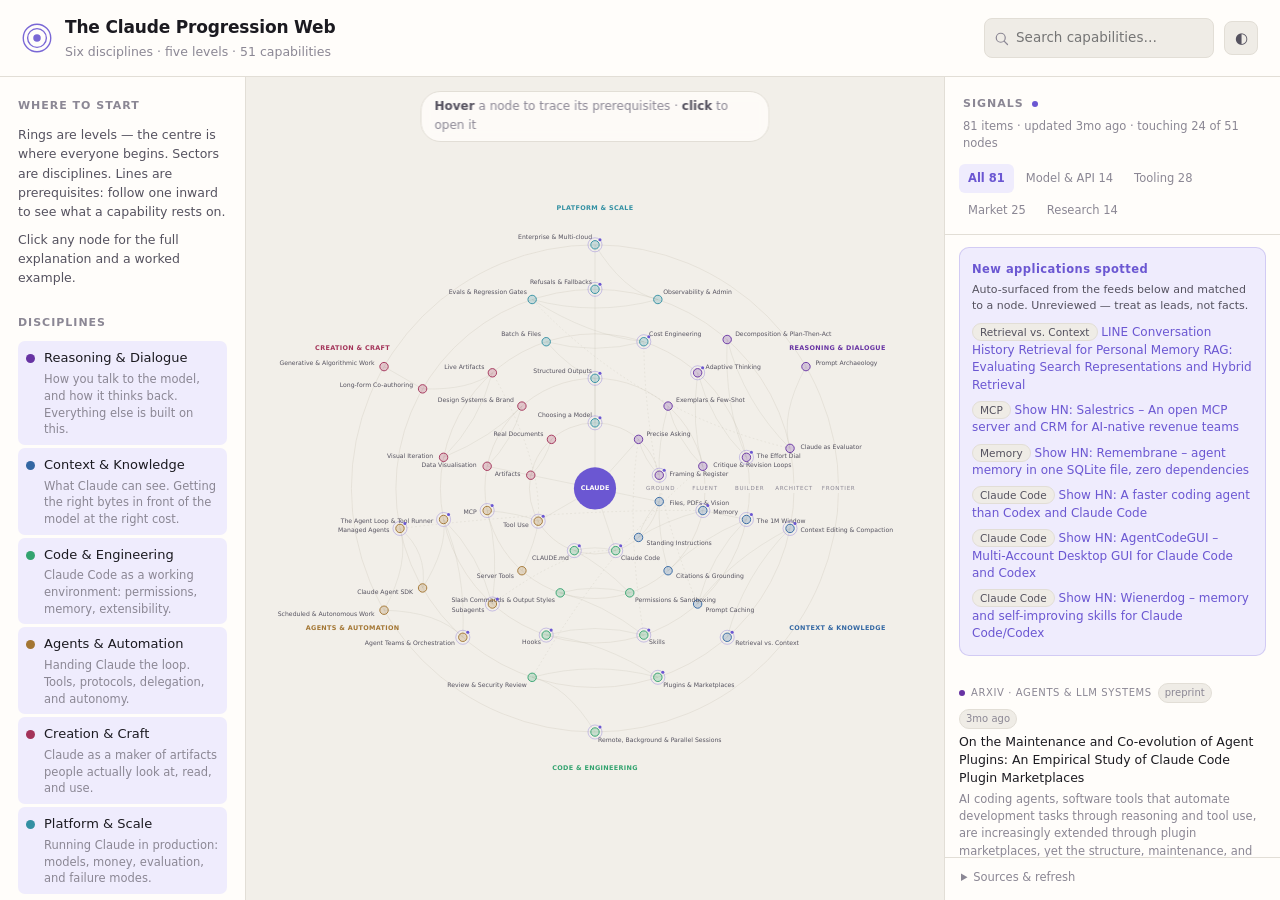
==== index.html @ f82a60e2 "Add the Claude Progression Web An interactive radial map of Claude's capabilities — 51 nodes across " ====
<!doctype html>
<html lang="en">
<head>
<meta charset="utf-8">
<meta name="viewport" content="width=device-width, initial-scale=1">
<title>The Claude Progression Web</title>
<meta name="description" content="A radial map of Claude's capabilities across six disciplines and five levels, with a live sidebar of AI and entrepreneurial signals.">
<link rel="stylesheet" href="assets/app.css">
</head>
<body>

<header class="topbar">
  <div class="brand">
    <svg class="mark" viewBox="0 0 24 24" aria-hidden="true">
      <circle cx="12" cy="12" r="3"/>
      <circle cx="12" cy="12" r="7.5"/>
      <circle cx="12" cy="12" r="11"/>
    </svg>
    <div>
      <h1>The Claude Progression Web</h1>
      <p class="sub">Six disciplines · five levels · <span id="node-count">51</span> capabilities</p>
    </div>
  </div>
  <div class="topbar-tools">
    <label class="search">
      <svg viewBox="0 0 20 20" aria-hidden="true"><circle cx="9" cy="9" r="6"/><path d="M13.5 13.5 18 18"/></svg>
      <input id="search" type="search" placeholder="Search capabilities…" autocomplete="off" aria-label="Search capabilities">
    </label>
    <button id="theme-toggle" class="icon-btn" title="Toggle theme" aria-label="Toggle theme">◐</button>
  </div>
</header>

<main class="layout">

  <!-- ── left rail ─────────────────────────────────────────────── -->
  <aside class="rail" aria-label="Legend and filters">
    <section class="rail-block">
      <h2>Where to start</h2>
      <p class="rail-note">Rings are levels — the centre is where everyone begins. Sectors are disciplines. Lines are prerequisites: follow one inward to see what a capability rests on.</p>
      <p class="rail-note">Click any node for the full explanation and a worked example.</p>
    </section>

    <section class="rail-block">
      <h2>Disciplines</h2>
      <ul id="discipline-list" class="legend"></ul>
    </section>

    <section class="rail-block">
      <h2>Levels</h2>
      <ul id="level-list" class="levels"></ul>
    </section>

    <section class="rail-block">
      <h2>Your progress</h2>
      <p class="rail-note">Mark a node as learned in its panel. Stored in this browser only.</p>
      <div id="progress-bars"></div>
      <button id="reset-progress" class="text-btn">Reset progress</button>
    </section>
  </aside>

  <!-- ── centre: the web ───────────────────────────────────────── -->
  <section class="stage" aria-label="Capability web">
    <div class="stage-hint" id="stage-hint">
      <strong>Hover</strong> a node to trace its prerequisites · <strong>click</strong> to open it
    </div>
    <svg id="web" role="img" aria-label="Radial map of Claude capabilities"></svg>
    <div id="tooltip" class="tooltip" hidden></div>
  </section>

  <!-- ── right: signals ────────────────────────────────────────── -->
  <aside class="signals" aria-label="AI and entrepreneurial signals">
    <div class="signals-head">
      <h2>Signals</h2>
      <span class="pulse-dot" aria-hidden="true"></span>
    </div>
    <p class="signals-meta" id="signals-meta">Loading…</p>
    <nav class="tabs" id="signal-tabs" role="tablist"></nav>
    <div class="signals-body">
      <section id="applications-block" class="apps" hidden>
        <h3>New applications spotted</h3>
        <p class="apps-note">Auto-surfaced from the feeds below and matched to a node. Unreviewed — treat as leads, not facts.</p>
        <ul id="applications-list"></ul>
      </section>
      <ul id="signal-list" class="signal-list"></ul>
    </div>
    <details class="sources">
      <summary>Sources &amp; refresh</summary>
      <div id="source-status"></div>
    </details>
  </aside>
</main>

<!-- ── node detail panel ──────────────────────────────────────── -->
<div id="panel-scrim" class="scrim" hidden></div>
<article id="panel" class="panel" hidden aria-labelledby="panel-title" tabindex="-1">
  <button id="panel-close" class="panel-close" aria-label="Close">×</button>
  <div id="panel-content"></div>
</article>

<script type="module" src="assets/app.js"></script>
</body>
</html>
---- assets/app.css ----
/* ── tokens ─────────────────────────────────────────────────────────────── */
:root {
  color-scheme: light dark;
  --bg:        #f7f5f1;
  --bg-sunk:   #efece6;
  --panel:     #fffdfa;
  --ink:       #1b1a20;
  --ink-soft:  #55525f;
  --ink-faint: #8b8794;
  --line:      #e2ded6;
  --line-soft: #eeebe4;
  --accent:    #6b57d2;
  --accent-dim:#efecfd;
  --web-bg:    #f2efe9;
  --ring:      #ddd8ce;
  --edge:      #c9c3b8;
  --code-bg:   #201f28;
  --code-ink:  #e5e2ef;
  --shadow:    0 10px 40px -12px rgba(30,26,50,.28);
  --disc-s: 52%; --disc-l: 42%;   /* discipline colour: saturation / lightness */
  --font: ui-sans-serif, -apple-system, "Segoe UI", Inter, system-ui, sans-serif;
  --mono: ui-monospace, "SF Mono", "JetBrains Mono", Menlo, Consolas, monospace;
}
@media (prefers-color-scheme: dark) {
  :root:not([data-theme="light"]) {
    --bg:#111018; --bg-sunk:#0b0a11; --panel:#191823; --ink:#eeecf5;
    --ink-soft:#a8a4b8; --ink-faint:#6f6b80; --line:#2a2836; --line-soft:#232130;
    --accent:#a897ff; --accent-dim:#241f3c; --web-bg:#0d0c14; --ring:#232131;
    --edge:#332f45; --code-bg:#0a0910; --code-ink:#ded9f0;
    --shadow:0 16px 50px -12px rgba(0,0,0,.7);
    --disc-s:62%; --disc-l:62%;
  }
}
:root[data-theme="dark"] {
  --bg:#111018; --bg-sunk:#0b0a11; --panel:#191823; --ink:#eeecf5;
  --ink-soft:#a8a4b8; --ink-faint:#6f6b80; --line:#2a2836; --line-soft:#232130;
  --accent:#a897ff; --accent-dim:#241f3c; --web-bg:#0d0c14; --ring:#232131;
  --edge:#332f45; --code-bg:#0a0910; --code-ink:#ded9f0;
  --shadow:0 16px 50px -12px rgba(0,0,0,.7);
  --disc-s:62%; --disc-l:62%;
}

* { box-sizing: border-box; }
html, body { height: 100%; }
body {
  margin: 0; background: var(--bg); color: var(--ink);
  font: 400 15px/1.6 var(--font);
  -webkit-font-smoothing: antialiased;
  display: flex; flex-direction: column;
}
h1, h2, h3 { margin: 0; font-weight: 600; letter-spacing: -.01em; }
a { color: var(--accent); }

/* ── topbar ─────────────────────────────────────────────────────────────── */
.topbar {
  display: flex; align-items: center; justify-content: space-between; gap: 20px;
  padding: 14px 22px; border-bottom: 1px solid var(--line);
  background: var(--panel); flex: 0 0 auto;
}
.brand { display: flex; align-items: center; gap: 13px; }
.mark { width: 30px; height: 30px; fill: none; stroke: var(--accent); stroke-width: 1.1; opacity: .9; }
.mark circle:first-child { fill: var(--accent); stroke: none; }
.topbar h1 { font-size: 17px; }
.sub { margin: 1px 0 0; font-size: 12.5px; color: var(--ink-faint); }
.topbar-tools { display: flex; align-items: center; gap: 10px; }
.search { position: relative; display: flex; align-items: center; }
.search svg { position: absolute; left: 10px; width: 15px; height: 15px; fill: none;
  stroke: var(--ink-faint); stroke-width: 1.6; stroke-linecap: round; pointer-events: none; }
.search input {
  width: 230px; padding: 8px 11px 8px 31px; border: 1px solid var(--line);
  border-radius: 8px; background: var(--bg-sunk); color: var(--ink);
  font: inherit; font-size: 13.5px;
}
.search input:focus { outline: 2px solid var(--accent); outline-offset: -1px; border-color: transparent; }
.icon-btn {
  width: 34px; height: 34px; border: 1px solid var(--line); border-radius: 8px;
  background: var(--bg-sunk); color: var(--ink-soft); cursor: pointer; font-size: 15px;
}
.icon-btn:hover { color: var(--ink); border-color: var(--accent); }
.text-btn { background: none; border: 0; padding: 0; margin-top: 10px;
  color: var(--ink-faint); font: inherit; font-size: 12px; cursor: pointer;
  text-decoration: underline; text-underline-offset: 2px; }
.text-btn:hover { color: var(--accent); }

/* ── layout ─────────────────────────────────────────────────────────────── */
.layout {
  flex: 1 1 auto; min-height: 0;
  display: grid; grid-template-columns: 246px minmax(0,1fr) 336px;
}
.rail, .signals { overflow-y: auto; background: var(--panel); }
.rail { border-right: 1px solid var(--line); padding: 20px 18px 40px; }
.signals { border-left: 1px solid var(--line); display: flex; flex-direction: column; overflow: hidden; }

.rail-block { margin-bottom: 26px; }
.rail-block h2 { font-size: 11px; text-transform: uppercase; letter-spacing: .09em;
  color: var(--ink-faint); margin-bottom: 10px; }
.rail-note { margin: 0 0 8px; font-size: 12.5px; line-height: 1.55; color: var(--ink-soft); }

.legend { list-style: none; margin: 0; padding: 0; }
.legend li { margin-bottom: 3px; }
.legend button {
  display: flex; align-items: flex-start; gap: 9px; width: 100%; padding: 7px 8px;
  border: 0; border-radius: 7px; background: none; color: var(--ink);
  font: inherit; font-size: 13px; text-align: left; cursor: pointer;
}
.legend button:hover { background: var(--bg-sunk); }
.legend button[aria-pressed="true"] { background: var(--accent-dim); }
.legend .swatch { width: 9px; height: 9px; border-radius: 50%; margin-top: 6px; flex: 0 0 auto; }
.legend .lg-name { font-weight: 500; display: block; }
.legend .lg-blurb { display: block; font-size: 11.5px; line-height: 1.45; color: var(--ink-faint); margin-top: 2px; }
.legend button[aria-pressed="false"] { opacity: .5; }

.levels { list-style: none; margin: 0; padding: 0; counter-reset: lv; }
.levels li { display: flex; gap: 9px; padding: 6px 0; border-bottom: 1px solid var(--line-soft); }
.levels li:last-child { border-bottom: 0; }
.lv-num { flex: 0 0 20px; height: 20px; border-radius: 50%; display: grid; place-items: center;
  background: var(--bg-sunk); border: 1px solid var(--line); font-size: 10.5px;
  color: var(--ink-soft); font-variant-numeric: tabular-nums; }
.lv-name { font-size: 13px; font-weight: 500; }
.lv-note { font-size: 11.5px; color: var(--ink-faint); line-height: 1.45; }

.prog-row { display: flex; align-items: center; gap: 8px; margin-bottom: 6px; font-size: 11.5px; }
.prog-row .prog-label { flex: 0 0 76px; color: var(--ink-soft); white-space: nowrap;
  overflow: hidden; text-overflow: ellipsis; }
.prog-track { flex: 1; height: 5px; border-radius: 3px; background: var(--bg-sunk); overflow: hidden; }
.prog-fill { height: 100%; border-radius: 3px; transition: width .35s ease; }
.prog-n { flex: 0 0 30px; text-align: right; color: var(--ink-faint); font-variant-numeric: tabular-nums; }

/* ── stage ──────────────────────────────────────────────────────────────── */
.stage { position: relative; background: var(--web-bg); min-height: 0; overflow: hidden; }
.stage-hint {
  position: absolute; top: 14px; left: 50%; transform: translateX(-50%); z-index: 2;
  font-size: 12px; color: var(--ink-faint); background: color-mix(in srgb, var(--panel) 82%, transparent);
  padding: 5px 13px; border-radius: 20px; border: 1px solid var(--line);
  pointer-events: none; transition: opacity .3s; backdrop-filter: blur(6px);
}
.stage-hint strong { color: var(--ink-soft); font-weight: 600; }
#web { width: 100%; height: 100%; display: block; cursor: grab; }
#web.dragging { cursor: grabbing; }

.ring-circle { fill: none; stroke: var(--ring); stroke-width: 1; }
.ring-label-bg { fill: var(--web-bg); }
.ring-label { fill: var(--ink-faint); font-size: 9.5px; letter-spacing: .13em;
  text-transform: uppercase; font-family: var(--font); }
.sector-label { font-size: 11px; font-weight: 600; letter-spacing: .05em; font-family: var(--font); }

.edge { fill: none; stroke: var(--edge); stroke-width: 1; opacity: .5; transition: opacity .2s, stroke .2s; }
.edge.cross { stroke-dasharray: 3 4; }
.edge.lit { stroke: var(--accent); opacity: 1; stroke-width: 1.8; }

.node { cursor: pointer; }
.node .hit { fill: transparent; pointer-events: all; }
.node .halo { fill: none; stroke-width: 0; opacity: 0; transition: opacity .2s, stroke-width .2s; }
.node .disc { pointer-events: none; stroke-width: 1.6; transition: r .18s ease, fill-opacity .18s; }
.node .lbl { font-size: 10.5px; font-family: var(--font); fill: var(--ink-soft);
  pointer-events: none; transition: fill .2s; }
.node:hover .lbl, .node.lit .lbl { fill: var(--ink); font-weight: 600; }
.node:hover .halo, .node.lit .halo { opacity: .22; stroke-width: 9; }
.node.done .disc { fill-opacity: 1; }
.node.dim { opacity: .16; }
.node .sig { fill: var(--accent); pointer-events: none; }
.node .sig-ring { pointer-events: none; fill: none; stroke: var(--accent); stroke-width: 1; opacity: .55; }

.hub circle { fill: var(--accent); }
.hub text { fill: var(--panel); font: 600 11px var(--font); }

.tooltip {
  position: absolute; z-index: 5; max-width: 268px; padding: 10px 12px;
  background: var(--panel); border: 1px solid var(--line); border-radius: 9px;
  box-shadow: var(--shadow); pointer-events: none; font-size: 12.5px; line-height: 1.5;
}
.tt-title { font-weight: 600; font-size: 13.5px; margin-bottom: 1px; }
.tt-meta { font-size: 10.5px; text-transform: uppercase; letter-spacing: .07em;
  color: var(--ink-faint); margin-bottom: 6px; }
.tt-hook { color: var(--ink-soft); }
.tt-sig { margin-top: 7px; padding-top: 6px; border-top: 1px solid var(--line-soft);
  font-size: 11.5px; color: var(--accent); }

/* ── signals sidebar ────────────────────────────────────────────────────── */
.signals-head { display: flex; align-items: center; gap: 8px; padding: 18px 18px 0; }
.signals-head h2 { font-size: 11px; text-transform: uppercase; letter-spacing: .09em; color: var(--ink-faint); }
.pulse-dot { width: 6px; height: 6px; border-radius: 50%; background: var(--accent); animation: pulse 2.4s ease-in-out infinite; }
@keyframes pulse { 0%,100% { opacity: .35; transform: scale(.8); } 50% { opacity: 1; transform: scale(1.15); } }
@media (prefers-reduced-motion: reduce) { .pulse-dot { animation: none; } }
.signals-meta { margin: 5px 18px 12px; font-size: 11.5px; color: var(--ink-faint); line-height: 1.5; }

.tabs { display: flex; gap: 3px; padding: 0 14px 10px; border-bottom: 1px solid var(--line); flex-wrap: wrap; }
.tabs button {
  padding: 5px 9px; border: 0; border-radius: 6px; background: none; color: var(--ink-faint);
  font: inherit; font-size: 11.5px; cursor: pointer;
}
.tabs button:hover { color: var(--ink); background: var(--bg-sunk); }
.tabs button[aria-selected="true"] { background: var(--accent-dim); color: var(--accent); font-weight: 600; }

.signals-body { flex: 1 1 auto; overflow-y: auto; padding: 12px 14px 24px; }
.apps { margin-bottom: 16px; padding: 12px; border-radius: 10px;
  background: var(--accent-dim); border: 1px solid color-mix(in srgb, var(--accent) 22%, transparent); }
.apps h3 { font-size: 11.5px; color: var(--accent); letter-spacing: .04em; }
.apps-note { margin: 4px 0 9px; font-size: 11px; line-height: 1.45; color: var(--ink-soft); }
.apps ul { list-style: none; margin: 0; padding: 0; }
.apps li { margin-bottom: 7px; font-size: 12px; line-height: 1.45; }
.apps li:last-child { margin-bottom: 0; }
.apps a { text-decoration: none; }
.apps a:hover { text-decoration: underline; }

.signal-list { list-style: none; margin: 0; padding: 0; }
.signal { padding: 11px 0; border-bottom: 1px solid var(--line-soft); }
.signal:last-child { border-bottom: 0; }
.sig-top { display: flex; align-items: center; gap: 6px; margin-bottom: 4px; flex-wrap: wrap; }
.sig-src { font-size: 10px; text-transform: uppercase; letter-spacing: .06em; color: var(--ink-faint); }
.sig-badge { font-size: 10px; padding: 1px 6px; border-radius: 20px;
  background: var(--bg-sunk); border: 1px solid var(--line); color: var(--ink-faint);
  font-variant-numeric: tabular-nums; }
.sig-cat { width: 6px; height: 6px; border-radius: 50%; flex: 0 0 auto; }
.sig-title { font-size: 12.5px; line-height: 1.45; color: var(--ink); text-decoration: none; display: block; }
.sig-title:hover { color: var(--accent); }
.sig-summary { margin: 4px 0 0; font-size: 11.5px; line-height: 1.5; color: var(--ink-faint); }
.sig-nodes { display: flex; flex-wrap: wrap; gap: 4px; margin-top: 6px; }
.node-chip {
  font-size: 10.5px; padding: 2px 7px; border-radius: 20px; cursor: pointer;
  border: 1px solid var(--line); background: var(--bg-sunk); color: var(--ink-soft); font-family: var(--font);
}
.node-chip:hover { border-color: var(--accent); color: var(--accent); }
.empty { padding: 26px 4px; text-align: center; font-size: 12.5px; color: var(--ink-faint); line-height: 1.6; }

.sources { border-top: 1px solid var(--line); padding: 10px 16px 14px; font-size: 11.5px; flex: 0 0 auto; }
.sources summary { cursor: pointer; color: var(--ink-faint); }
.sources summary:hover { color: var(--ink); }
.src-row { display: flex; align-items: baseline; gap: 7px; margin-top: 6px; color: var(--ink-soft); }
.src-ok { color: #2e9e6b; } .src-bad { color: #d2603f; }
.src-note { margin: 9px 0 0; color: var(--ink-faint); line-height: 1.5; }

/* ── node panel ─────────────────────────────────────────────────────────── */
.scrim { position: fixed; inset: 0; background: rgba(10,8,20,.5); z-index: 40; }
.panel {
  position: fixed; top: 0; right: 0; bottom: 0; width: min(660px, 94vw); z-index: 41;
  background: var(--panel); border-left: 1px solid var(--line); box-shadow: var(--shadow);
  overflow-y: auto; padding: 30px 36px 60px;
}
.panel-close {
  position: sticky; top: 0; float: right; width: 32px; height: 32px; margin: -8px -14px 0 0;
  border: 1px solid var(--line); border-radius: 8px; background: var(--panel);
  color: var(--ink-soft); font-size: 19px; line-height: 1; cursor: pointer; z-index: 2;
}
.panel-close:hover { color: var(--ink); border-color: var(--accent); }

.p-crumb { display: flex; align-items: center; gap: 7px; font-size: 11px;
  text-transform: uppercase; letter-spacing: .08em; margin-bottom: 9px; }
.p-crumb .swatch { width: 8px; height: 8px; border-radius: 50%; }
.p-lvl { color: var(--ink-faint); }
.panel h2 { font-size: 27px; line-height: 1.2; letter-spacing: -.02em; }
.p-tag { margin: 5px 0 0; font-size: 13px; color: var(--ink-faint); }
.p-hook { margin: 16px 0 0; padding: 13px 16px; border-left: 3px solid var(--accent);
  background: var(--accent-dim); border-radius: 0 8px 8px 0; font-size: 15px;
  line-height: 1.55; color: var(--ink); }
.p-what { margin-top: 20px; font-size: 14.5px; line-height: 1.72; color: var(--ink-soft); }
.p-what p { margin: 0 0 14px; }
.p-what strong, .p-what code { color: var(--ink); }
.p-what em, .p-insight em { font-style: italic; color: var(--ink); }
.p-what code, .p-inline-code { font-family: var(--mono); font-size: .875em;
  background: var(--bg-sunk); padding: 1px 5px; border-radius: 4px; border: 1px solid var(--line-soft); }

.p-sec { margin-top: 26px; }
.p-sec h3 { font-size: 10.5px; text-transform: uppercase; letter-spacing: .1em;
  color: var(--ink-faint); margin-bottom: 9px; }
.p-insight { padding: 13px 15px; border-radius: 9px; background: var(--bg-sunk);
  border: 1px solid var(--line); font-size: 13.5px; line-height: 1.6; color: var(--ink); }
.p-example { border-radius: 10px; overflow: hidden; border: 1px solid var(--line); }
.p-ex-head { display: flex; justify-content: space-between; align-items: center;
  padding: 8px 13px; background: var(--bg-sunk); border-bottom: 1px solid var(--line);
  font-size: 12px; color: var(--ink-soft); }
.p-ex-lang { font-family: var(--mono); font-size: 10.5px; text-transform: uppercase;
  letter-spacing: .06em; color: var(--ink-faint); }
.p-example pre { margin: 0; padding: 15px 16px; background: var(--code-bg); color: var(--code-ink);
  overflow-x: auto; font-family: var(--mono); font-size: 12.3px; line-height: 1.62; }

.p-links { display: flex; flex-wrap: wrap; gap: 6px; }
.p-links button {
  padding: 6px 11px; border: 1px solid var(--line); border-radius: 20px;
  background: var(--bg-sunk); color: var(--ink-soft); font: inherit; font-size: 12px; cursor: pointer;
}
.p-links button:hover { border-color: var(--accent); color: var(--accent); }
.p-links .swatch { display: inline-block; width: 7px; height: 7px; border-radius: 50%; margin-right: 6px; }

.p-sig li { margin-bottom: 9px; font-size: 12.5px; line-height: 1.5; }
.p-sig ul { list-style: none; margin: 0; padding: 0; }
.p-sig a { text-decoration: none; } .p-sig a:hover { text-decoration: underline; }
.p-sig .sig-src { display: block; margin-bottom: 1px; }

.p-done { margin-top: 30px; padding-top: 20px; border-top: 1px solid var(--line);
  display: flex; align-items: center; gap: 11px; }
.p-done button {
  padding: 9px 17px; border-radius: 9px; border: 1px solid var(--accent);
  background: none; color: var(--accent); font: inherit; font-size: 13.5px;
  font-weight: 500; cursor: pointer;
}
.p-done button[aria-pressed="true"] { background: var(--accent); color: var(--panel); }
.p-done span { font-size: 12px; color: var(--ink-faint); }

/* ── responsive ─────────────────────────────────────────────────────────── */
@media (max-width: 1180px) {
  .layout { grid-template-columns: 214px minmax(0,1fr) 296px; }
  .search input { width: 168px; }
}
@media (max-width: 940px) {
  .layout { grid-template-columns: 1fr; grid-template-rows: auto 68vh auto; }
  .rail { border-right: 0; border-bottom: 1px solid var(--line); }
  .signals { border-left: 0; border-top: 1px solid var(--line); max-height: 78vh; }
  .topbar { flex-wrap: wrap; }
  .panel { width: 100%; padding: 24px 20px 60px; }
}

.node:focus-visible .halo { opacity: .4; stroke-width: 11; }
.node:focus { outline: none; }
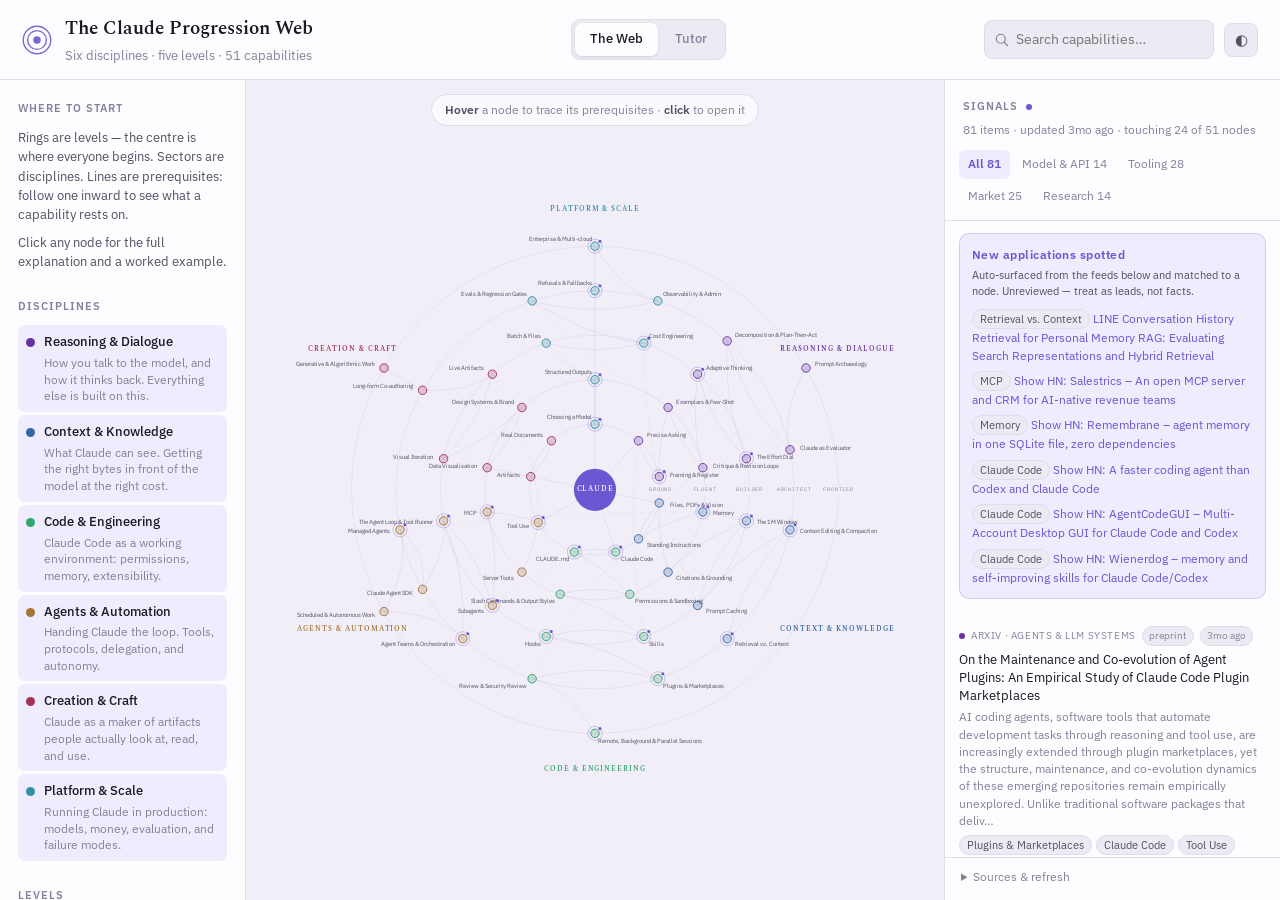
==== commit 633b53d6: "Add a Tutor tab: scenario-to-node recall practice 103 scenarios in data/scenarios.mjs, at least two " ====
--- a/index.html
+++ b/index.html
@@ -21,6 +21,11 @@
       <p class="sub">Six disciplines · five levels · <span id="node-count">51</span> capabilities</p>
     </div>
   </div>
+  <nav class="view-tabs" role="tablist" aria-label="View">
+    <button role="tab" data-view="web" aria-selected="true">The Web</button>
+    <button role="tab" data-view="tutor" aria-selected="false">Tutor</button>
+  </nav>
+
   <div class="topbar-tools">
     <label class="search">
       <svg viewBox="0 0 20 20" aria-hidden="true"><circle cx="9" cy="9" r="6"/><path d="M13.5 13.5 18 18"/></svg>
@@ -88,6 +93,43 @@
       <div id="source-status"></div>
     </details>
   </aside>
+  <!-- ── tutor ─────────────────────────────────────────────────── -->
+  <section class="tutor" aria-label="Scenario tutor">
+    <div class="tutor-inner">
+
+      <header class="tutor-head">
+        <div>
+          <h2>Which capability is this?</h2>
+          <p class="tutor-sub">A situation, and the node it calls for. The wrong answers are the ones people actually reach for — read why each is wrong, that is where the learning is.</p>
+        </div>
+        <dl class="tutor-score">
+          <div><dt>Answered</dt><dd id="sc-answered">0</dd></div>
+          <div><dt>Correct</dt><dd id="sc-correct">0</dd></div>
+          <div><dt>Streak</dt><dd id="sc-streak">0</dd></div>
+        </dl>
+      </header>
+
+      <div class="tutor-filters">
+        <span class="tf-label">Practise</span>
+        <div id="tutor-disciplines" class="tf-chips"></div>
+        <label class="tf-toggle">
+          <input type="checkbox" id="only-weak"> Only what I have got wrong
+        </label>
+        <button id="tutor-reset" class="text-btn">Reset score</button>
+      </div>
+
+      <article class="q-card">
+        <p class="q-eyebrow">Scenario</p>
+        <p class="q-scenario" id="q-scenario"></p>
+        <p class="q-ask">Which capability does this call for?</p>
+        <div class="q-options" id="q-options" role="group" aria-label="Answer options"></div>
+        <div class="q-feedback" id="q-feedback" hidden></div>
+      </article>
+
+      <p class="tutor-hint" id="tutor-hint">Press <kbd>1</kbd>–<kbd>4</kbd> to answer · <kbd>Enter</kbd> for the next one</p>
+    </div>
+  </section>
+
 </main>
 
 <!-- ── node detail panel ──────────────────────────────────────── -->
--- a/assets/app.css
+++ b/assets/app.css
@@ -1,25 +1,30 @@
+/* Spectral for display — an atlas/chart voice; IBM Plex for the UI and code,
+   which keeps data, labels and examples in one coherent technical family. */
+@import url('https://fonts.googleapis.com/css2?family=Spectral:wght@500;600&family=IBM+Plex+Sans:wght@400;500;600&family=IBM+Plex+Mono:wght@400;500&display=swap');
+
 /* ── tokens ─────────────────────────────────────────────────────────────── */
 :root {
   color-scheme: light dark;
-  --bg:        #f7f5f1;
-  --bg-sunk:   #efece6;
-  --panel:     #fffdfa;
-  --ink:       #1b1a20;
-  --ink-soft:  #55525f;
-  --ink-faint: #8b8794;
-  --line:      #e2ded6;
-  --line-soft: #eeebe4;
+  --bg:        #f6f4f9;
+  --bg-sunk:   #edeaf3;
+  --panel:     #fdfcff;
+  --ink:       #191823;
+  --ink-soft:  #524f62;
+  --ink-faint: #85819a;
+  --line:      #e0dcec;
+  --line-soft: #ece9f4;
   --accent:    #6b57d2;
   --accent-dim:#efecfd;
-  --web-bg:    #f2efe9;
-  --ring:      #ddd8ce;
-  --edge:      #c9c3b8;
+  --web-bg:    #f1eef8;
+  --ring:      #dcd6ec;
+  --edge:      #c5bedb;
   --code-bg:   #201f28;
   --code-ink:  #e5e2ef;
   --shadow:    0 10px 40px -12px rgba(30,26,50,.28);
   --disc-s: 52%; --disc-l: 42%;   /* discipline colour: saturation / lightness */
-  --font: ui-sans-serif, -apple-system, "Segoe UI", Inter, system-ui, sans-serif;
-  --mono: ui-monospace, "SF Mono", "JetBrains Mono", Menlo, Consolas, monospace;
+  --font:    "IBM Plex Sans", ui-sans-serif, -apple-system, "Segoe UI", system-ui, sans-serif;
+  --display: Spectral, ui-serif, Georgia, "Times New Roman", serif;
+  --mono:    "IBM Plex Mono", ui-monospace, "SF Mono", Menlo, Consolas, monospace;
 }
 @media (prefers-color-scheme: dark) {
   :root:not([data-theme="light"]) {
@@ -49,6 +54,7 @@
   display: flex; flex-direction: column;
 }
 h1, h2, h3 { margin: 0; font-weight: 600; letter-spacing: -.01em; }
+.topbar h1, .panel h2, .sector-label, .hub text { font-family: var(--display); }
 a { color: var(--accent); }
 
 /* ── topbar ─────────────────────────────────────────────────────────────── */
@@ -60,7 +66,7 @@
 .brand { display: flex; align-items: center; gap: 13px; }
 .mark { width: 30px; height: 30px; fill: none; stroke: var(--accent); stroke-width: 1.1; opacity: .9; }
 .mark circle:first-child { fill: var(--accent); stroke: none; }
-.topbar h1 { font-size: 17px; }
+.topbar h1 { font-size: 19px; font-weight: 600; letter-spacing: 0; }
 .sub { margin: 1px 0 0; font-size: 12.5px; color: var(--ink-faint); }
 .topbar-tools { display: flex; align-items: center; gap: 10px; }
 .search { position: relative; display: flex; align-items: center; }
@@ -124,7 +130,7 @@
   overflow: hidden; text-overflow: ellipsis; }
 .prog-track { flex: 1; height: 5px; border-radius: 3px; background: var(--bg-sunk); overflow: hidden; }
 .prog-fill { height: 100%; border-radius: 3px; transition: width .35s ease; }
-.prog-n { flex: 0 0 30px; text-align: right; color: var(--ink-faint); font-variant-numeric: tabular-nums; }
+.prog-n { font-variant-numeric: tabular-nums; flex: 0 0 30px; text-align: right; color: var(--ink-faint); font-variant-numeric: tabular-nums; }
 
 /* ── stage ──────────────────────────────────────────────────────────────── */
 .stage { position: relative; background: var(--web-bg); min-height: 0; overflow: hidden; }
@@ -140,9 +146,9 @@
 
 .ring-circle { fill: none; stroke: var(--ring); stroke-width: 1; }
 .ring-label-bg { fill: var(--web-bg); }
-.ring-label { fill: var(--ink-faint); font-size: 9.5px; letter-spacing: .13em;
-  text-transform: uppercase; font-family: var(--font); }
-.sector-label { font-size: 11px; font-weight: 600; letter-spacing: .05em; font-family: var(--font); }
+.ring-label { fill: var(--ink-faint); font-size: 9px; letter-spacing: .16em;
+  text-transform: uppercase; font-family: var(--mono); }
+.sector-label { font-size: 12px; font-weight: 600; letter-spacing: .14em; }
 
 .edge { fill: none; stroke: var(--edge); stroke-width: 1; opacity: .5; transition: opacity .2s, stroke .2s; }
 .edge.cross { stroke-dasharray: 3 4; }
@@ -162,7 +168,7 @@
 .node .sig-ring { pointer-events: none; fill: none; stroke: var(--accent); stroke-width: 1; opacity: .55; }
 
 .hub circle { fill: var(--accent); }
-.hub text { fill: var(--panel); font: 600 11px var(--font); }
+.hub text { fill: var(--panel); font-size: 11.5px; font-weight: 600; letter-spacing: .12em; }
 
 .tooltip {
   position: absolute; z-index: 5; max-width: 268px; padding: 10px 12px;
@@ -248,12 +254,44 @@
   text-transform: uppercase; letter-spacing: .08em; margin-bottom: 9px; }
 .p-crumb .swatch { width: 8px; height: 8px; border-radius: 50%; }
 .p-lvl { color: var(--ink-faint); }
-.panel h2 { font-size: 27px; line-height: 1.2; letter-spacing: -.02em; }
+.panel h2 { font-size: 30px; line-height: 1.18; letter-spacing: -.015em;
+  font-weight: 600; text-wrap: balance; }
 .p-tag { margin: 5px 0 0; font-size: 13px; color: var(--ink-faint); }
-.p-hook { margin: 16px 0 0; padding: 13px 16px; border-left: 3px solid var(--accent);
+.p-hook { max-width: 60ch; margin: 16px 0 0; padding: 13px 16px; border-left: 3px solid var(--accent);
   background: var(--accent-dim); border-radius: 0 8px 8px 0; font-size: 15px;
   line-height: 1.55; color: var(--ink); }
-.p-what { margin-top: 20px; font-size: 14.5px; line-height: 1.72; color: var(--ink-soft); }
+.p-primer {
+  margin-top: 22px; padding: 16px 18px 6px; border-radius: 11px;
+  background: var(--bg-sunk); border: 1px solid var(--line);
+}
+.p-primer h3 {
+  font-size: 10.5px; text-transform: uppercase; letter-spacing: .1em;
+  color: var(--ink-faint); margin-bottom: 8px;
+}
+.primer-lead { margin: 0 0 14px; font-size: 13.5px; line-height: 1.6;
+  color: var(--ink); max-width: 60ch; }
+.primer-list { margin: 0; padding: 0; display: flex; flex-direction: column; }
+.primer-row {
+  display: grid; grid-template-columns: minmax(104px, 166px) 1fr;
+  gap: 4px 18px; padding: 11px 0; border-top: 1px solid var(--line-soft);
+}
+.primer-row dt { min-width: 0; }
+.primer-row dt code {
+  font-family: var(--mono); font-size: 12px; line-height: 1.45;
+  color: var(--accent); overflow-wrap: anywhere;
+}
+.primer-row dd { margin: 0; font-size: 13.5px; line-height: 1.6; color: var(--ink-soft); }
+.primer-ex {
+  margin: 7px 0 0; padding: 7px 10px; border-radius: 6px; overflow-x: auto;
+  background: var(--code-bg); color: var(--code-ink);
+  font-family: var(--mono); font-size: 11.8px; line-height: 1.55;
+}
+@media (max-width: 620px) {
+  .primer-row { grid-template-columns: 1fr; gap: 3px; }
+}
+
+.p-what { margin-top: 20px; font-size: 14.5px; line-height: 1.72;
+  color: var(--ink-soft); max-width: 62ch; }
 .p-what p { margin: 0 0 14px; }
 .p-what strong, .p-what code { color: var(--ink); }
 .p-what em, .p-insight em { font-style: italic; color: var(--ink); }
@@ -282,6 +320,32 @@
 .p-links button:hover { border-color: var(--accent); color: var(--accent); }
 .p-links .swatch { display: inline-block; width: 7px; height: 7px; border-radius: 50%; margin-right: 6px; }
 
+.p-refs { list-style: none; margin: 0; padding: 0; display: flex;
+  flex-direction: column; gap: 2px; }
+.p-refs a {
+  display: grid; grid-template-columns: auto 1fr auto; align-items: baseline; gap: 10px;
+  padding: 9px 11px; border-radius: 8px; text-decoration: none;
+  color: var(--ink); border: 1px solid transparent;
+}
+.p-refs a:hover { background: var(--bg-sunk); border-color: var(--line); }
+.p-refs a:hover .ref-t { color: var(--accent); }
+.ref-kind {
+  font-family: var(--mono); font-size: 9.5px; text-transform: uppercase;
+  letter-spacing: .07em; padding: 2px 6px; border-radius: 4px; white-space: nowrap;
+  border: 1px solid var(--line); color: var(--ink-faint); background: var(--bg-sunk);
+}
+.ref-docs  { color: hsl(190 var(--disc-s) var(--disc-l)); border-color: hsl(190 var(--disc-s) var(--disc-l) / .4); }
+.ref-post  { color: hsl(36  var(--disc-s) var(--disc-l)); border-color: hsl(36  var(--disc-s) var(--disc-l) / .4); }
+.ref-guide { color: hsl(152 var(--disc-s) var(--disc-l)); border-color: hsl(152 var(--disc-s) var(--disc-l) / .4); }
+.ref-talk  { color: hsl(340 var(--disc-s) var(--disc-l)); border-color: hsl(340 var(--disc-s) var(--disc-l) / .4); }
+.ref-t { font-size: 13.5px; line-height: 1.45; }
+.ref-src { font-size: 10.5px; color: var(--ink-faint); white-space: nowrap; }
+
+@media (max-width: 620px) {
+  .p-refs a { grid-template-columns: auto 1fr; }
+  .ref-src { grid-column: 2; }
+}
+
 .p-sig li { margin-bottom: 9px; font-size: 12.5px; line-height: 1.5; }
 .p-sig ul { list-style: none; margin: 0; padding: 0; }
 .p-sig a { text-decoration: none; } .p-sig a:hover { text-decoration: underline; }
@@ -312,3 +376,123 @@
 
 .node:focus-visible .halo { opacity: .4; stroke-width: 11; }
 .node:focus { outline: none; }
+
+@media (prefers-reduced-motion: reduce) {
+  * { animation-duration: .01ms !important; transition-duration: .01ms !important; }
+}
+.node:focus-visible, .legend button:focus-visible, .tabs button:focus-visible,
+.node-chip:focus-visible, .p-links button:focus-visible {
+  outline: 2px solid var(--accent); outline-offset: 2px;
+}
+
+/* ── view tabs ──────────────────────────────────────────────────────────── */
+.view-tabs { display: flex; gap: 2px; padding: 3px; border-radius: 9px;
+  background: var(--bg-sunk); border: 1px solid var(--line); }
+.view-tabs button {
+  padding: 6px 15px; border: 0; border-radius: 7px; background: none;
+  color: var(--ink-faint); font: inherit; font-size: 13px; font-weight: 500; cursor: pointer;
+}
+.view-tabs button:hover { color: var(--ink); }
+.view-tabs button[aria-selected="true"] { background: var(--panel); color: var(--ink);
+  box-shadow: 0 1px 3px rgba(0,0,0,.12); }
+
+/* One view at a time. The tutor gets the full width — no rail, no signals. */
+.tutor { display: none; overflow-y: auto; background: var(--bg); }
+body[data-view="tutor"] .rail,
+body[data-view="tutor"] .signals,
+body[data-view="tutor"] .stage,
+body[data-view="tutor"] .search { display: none; }
+body[data-view="tutor"] .layout { grid-template-columns: 1fr; }
+body[data-view="tutor"] .tutor { display: block; }
+
+.tutor-inner { max-width: 760px; margin: 0 auto; padding: 34px 26px 80px; }
+
+.tutor-head { display: flex; justify-content: space-between; align-items: flex-start;
+  gap: 26px; flex-wrap: wrap; margin-bottom: 22px; }
+.tutor-head h2 { font-family: var(--display); font-size: 27px; letter-spacing: -.015em; }
+.tutor-sub { margin: 7px 0 0; font-size: 13.5px; line-height: 1.6; color: var(--ink-soft); max-width: 52ch; }
+.tutor-score { display: flex; gap: 22px; margin: 4px 0 0; }
+.tutor-score div { text-align: right; }
+.tutor-score dt { font-size: 10px; text-transform: uppercase; letter-spacing: .09em; color: var(--ink-faint); }
+.tutor-score dd { margin: 2px 0 0; font-size: 23px; font-weight: 600;
+  font-variant-numeric: tabular-nums; color: var(--ink); }
+
+.tutor-filters { display: flex; align-items: center; gap: 12px; flex-wrap: wrap;
+  padding: 12px 0 16px; border-top: 1px solid var(--line); border-bottom: 1px solid var(--line);
+  margin-bottom: 24px; }
+.tf-label { font-size: 10.5px; text-transform: uppercase; letter-spacing: .09em; color: var(--ink-faint); }
+.tf-chips { display: flex; gap: 5px; flex-wrap: wrap; }
+.tf-chips button {
+  display: flex; align-items: center; gap: 6px; padding: 4px 10px; border-radius: 20px;
+  border: 1px solid var(--line); background: var(--panel); color: var(--ink-soft);
+  font: inherit; font-size: 12px; cursor: pointer;
+}
+.tf-chips button[aria-pressed="true"] { border-color: currentColor; color: var(--ink); }
+.tf-chips button[aria-pressed="false"] { opacity: .45; }
+.tf-chips .dot { width: 7px; height: 7px; border-radius: 50%; }
+.tf-toggle { display: flex; align-items: center; gap: 6px; font-size: 12.5px;
+  color: var(--ink-soft); cursor: pointer; margin-left: auto; }
+.tutor-filters .text-btn { margin-top: 0; }
+
+.q-card { background: var(--panel); border: 1px solid var(--line); border-radius: 14px;
+  padding: 26px 28px; box-shadow: var(--shadow); }
+.q-eyebrow { margin: 0 0 9px; font-size: 10.5px; text-transform: uppercase;
+  letter-spacing: .1em; color: var(--ink-faint); }
+.q-scenario { margin: 0; font-size: 17px; line-height: 1.62; color: var(--ink);
+  text-wrap: pretty; max-width: 58ch; }
+.q-ask { margin: 24px 0 11px; font-size: 12.5px; color: var(--ink-faint); }
+
+.q-options { display: flex; flex-direction: column; gap: 8px; }
+.q-options button {
+  display: grid; grid-template-columns: 22px 1fr auto; align-items: center; gap: 12px;
+  width: 100%; padding: 13px 15px; border-radius: 10px; text-align: left;
+  border: 1px solid var(--line); background: var(--bg-sunk); color: var(--ink);
+  font: inherit; font-size: 14.5px; cursor: pointer;
+  transition: border-color .15s, background .15s;
+}
+.q-options button:hover:not(:disabled) { border-color: var(--accent); }
+.q-options button:disabled { cursor: default; }
+.q-key { display: grid; place-items: center; width: 22px; height: 22px; border-radius: 5px;
+  background: var(--panel); border: 1px solid var(--line); font-family: var(--mono);
+  font-size: 11px; color: var(--ink-faint); }
+.q-disc { font-size: 11px; color: var(--ink-faint); white-space: nowrap; }
+.q-options button.right { border-color: hsl(152 var(--disc-s) var(--disc-l));
+  background: hsl(152 var(--disc-s) var(--disc-l) / .12); }
+.q-options button.wrong { border-color: hsl(4 var(--disc-s) var(--disc-l));
+  background: hsl(4 var(--disc-s) var(--disc-l) / .12); }
+.q-options button.faded { opacity: .5; }
+
+.q-feedback { margin-top: 22px; padding-top: 20px; border-top: 1px solid var(--line); }
+.fb-verdict { display: flex; align-items: baseline; gap: 9px; font-size: 15.5px;
+  font-weight: 600; margin-bottom: 13px; }
+.fb-verdict.ok { color: hsl(152 var(--disc-s) var(--disc-l)); }
+.fb-verdict.no { color: hsl(4 var(--disc-s) var(--disc-l)); }
+.fb-verdict span { color: var(--ink); font-weight: 500; }
+.fb-block { margin: 0 0 12px; font-size: 14px; line-height: 1.65; color: var(--ink-soft); max-width: 60ch; }
+.fb-block strong { color: var(--ink); font-weight: 600; }
+.fb-picked { padding-left: 13px; border-left: 2px solid var(--line); }
+.fb-vs-label { display: block; font-size: 10px; text-transform: uppercase;
+  letter-spacing: .1em; color: var(--ink-faint); margin-bottom: 6px; }
+.fb-vs { padding: 12px 14px; border-radius: 9px; background: var(--bg-sunk);
+  border: 1px solid var(--line); font-size: 13.5px; line-height: 1.6; color: var(--ink-soft); }
+.fb-actions { display: flex; gap: 9px; margin-top: 18px; flex-wrap: wrap; }
+.fb-actions button {
+  padding: 9px 17px; border-radius: 9px; font: inherit; font-size: 13.5px;
+  font-weight: 500; cursor: pointer; border: 1px solid var(--line);
+  background: var(--bg-sunk); color: var(--ink-soft);
+}
+.fb-actions button:hover { border-color: var(--accent); color: var(--accent); }
+.fb-actions .primary { background: var(--accent); border-color: var(--accent); color: var(--panel); }
+.fb-actions .primary:hover { color: var(--panel); opacity: .9; }
+
+.tutor-hint { margin: 18px 0 0; font-size: 12px; color: var(--ink-faint); text-align: center; }
+.tutor-hint kbd { font-family: var(--mono); font-size: 11px; padding: 2px 5px;
+  border-radius: 4px; border: 1px solid var(--line); background: var(--bg-sunk); }
+.tutor-empty { padding: 40px 4px; text-align: center; color: var(--ink-faint);
+  font-size: 14px; line-height: 1.7; }
+
+@media (max-width: 620px) {
+  .q-options button { grid-template-columns: 22px 1fr; }
+  .q-disc { grid-column: 2; }
+  .tutor-inner { padding: 24px 18px 60px; }
+}
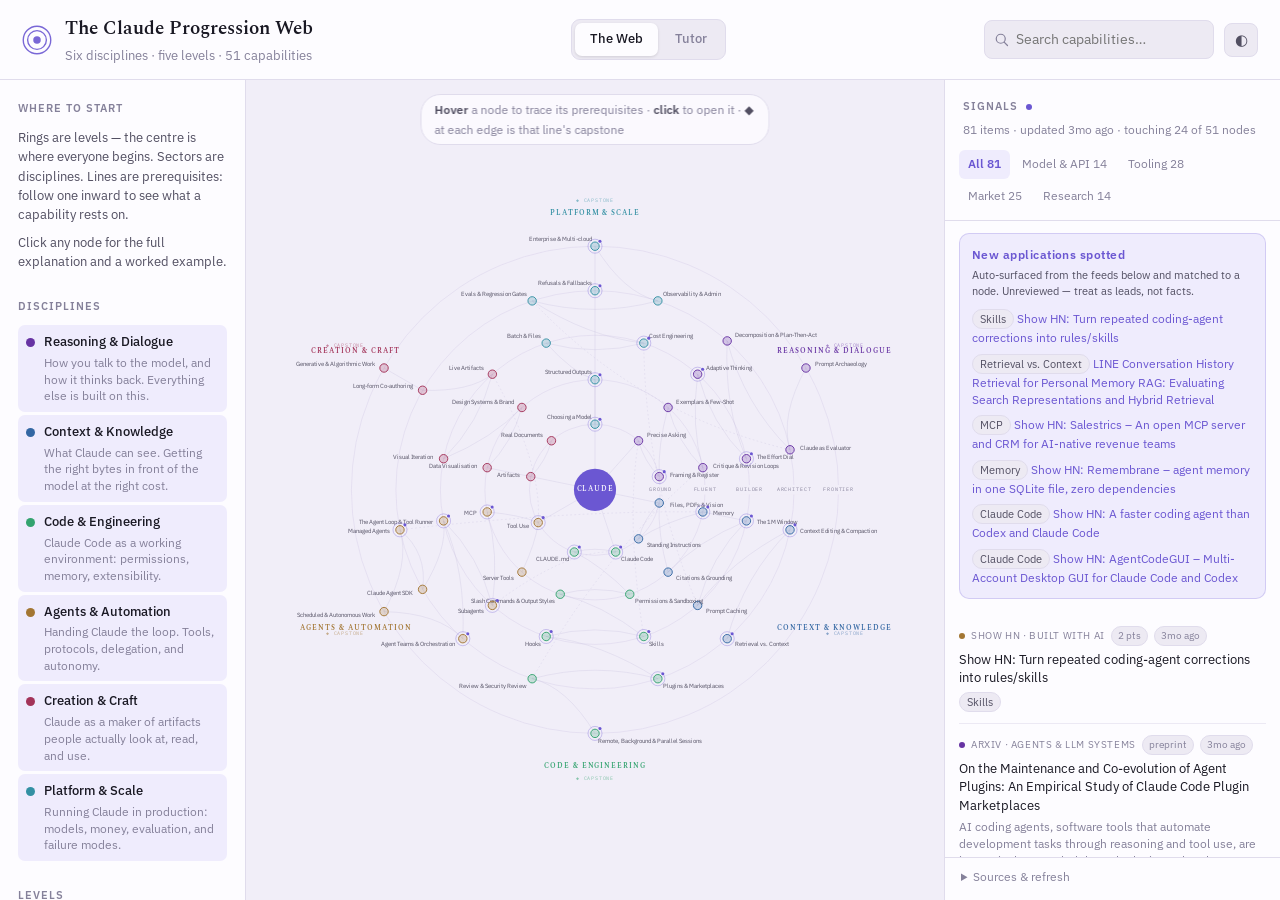
==== commit 6fbf13ad: "Add a capstone project at the summit of each discipline Six projects in data/capstones.mjs, one per " ====
--- a/index.html
+++ b/index.html
@@ -56,6 +56,12 @@
     </section>
 
     <section class="rail-block">
+      <h2>Capstones</h2>
+      <p class="rail-note">One project per discipline, at the summit of its sector. Finishing one is the check that you can use the line, not just read it.</p>
+      <ul id="capstone-list" class="legend"></ul>
+    </section>
+
+    <section class="rail-block">
       <h2>Your progress</h2>
       <p class="rail-note">Mark a node as learned in its panel. Stored in this browser only.</p>
       <div id="progress-bars"></div>
@@ -66,7 +72,7 @@
   <!-- ── centre: the web ───────────────────────────────────────── -->
   <section class="stage" aria-label="Capability web">
     <div class="stage-hint" id="stage-hint">
-      <strong>Hover</strong> a node to trace its prerequisites · <strong>click</strong> to open it
+      <strong>Hover</strong> a node to trace its prerequisites · <strong>click</strong> to open it · <strong>◆</strong> at each edge is that line's capstone
     </div>
     <svg id="web" role="img" aria-label="Radial map of Claude capabilities"></svg>
     <div id="tooltip" class="tooltip" hidden></div>
--- a/assets/app.css
+++ b/assets/app.css
@@ -149,6 +149,13 @@
 .ring-label { fill: var(--ink-faint); font-size: 9px; letter-spacing: .16em;
   text-transform: uppercase; font-family: var(--mono); }
 .sector-label { font-size: 12px; font-weight: 600; letter-spacing: .14em; }
+.summit { cursor: pointer; }
+.summit-badge { font-family: var(--mono); font-size: 8.5px; letter-spacing: .16em;
+  opacity: .55; transition: opacity .2s; }
+.summit:hover .summit-badge, .summit:focus-visible .summit-badge { opacity: 1; }
+.summit:hover .sector-label, .summit:focus-visible .sector-label { text-decoration: underline;
+  text-underline-offset: 4px; }
+.summit:focus { outline: none; }
 
 .edge { fill: none; stroke: var(--edge); stroke-width: 1; opacity: .5; transition: opacity .2s, stroke .2s; }
 .edge.cross { stroke-dasharray: 3 4; }
@@ -496,3 +503,54 @@
   .q-disc { grid-column: 2; }
   .tutor-inner { padding: 24px 18px 60px; }
 }
+
+/* ── capstone panel ─────────────────────────────────────────────────────── */
+.cap-what { margin-top: 18px; font-size: 15px; line-height: 1.7; color: var(--ink-soft); max-width: 62ch; }
+.cap-what p { margin: 0 0 14px; }
+.cap-what strong { color: var(--ink); }
+
+/* Numbered because the stages genuinely are a sequence — each one depends on
+   the instrument the previous one built. */
+.cap-stages { margin: 0; padding: 0; list-style: none; counter-reset: stage;
+  display: flex; flex-direction: column; gap: 2px; }
+.cap-stages li { counter-increment: stage; position: relative;
+  padding: 15px 0 15px 44px; border-top: 1px solid var(--line-soft); }
+.cap-stages li::before {
+  content: counter(stage); position: absolute; left: 0; top: 15px;
+  width: 26px; height: 26px; border-radius: 50%; display: grid; place-items: center;
+  background: var(--bg-sunk); border: 1px solid var(--line);
+  font-family: var(--mono); font-size: 12px; color: var(--ink-faint);
+}
+.cap-stages h4 { margin: 0 0 6px; font-size: 15px; font-weight: 600; color: var(--ink); }
+.cap-stages p { margin: 0; font-size: 13.5px; line-height: 1.65; color: var(--ink-soft); max-width: 60ch; }
+.cap-stage-nodes { display: flex; flex-wrap: wrap; gap: 4px; margin-top: 9px; }
+
+.cap-proof, .cap-traps { margin: 0; padding: 0; list-style: none;
+  display: flex; flex-direction: column; gap: 9px; }
+.cap-proof li, .cap-traps li {
+  position: relative; padding-left: 27px; font-size: 13.5px; line-height: 1.6;
+  color: var(--ink-soft); max-width: 60ch;
+}
+.cap-proof li::before { content: '✓'; position: absolute; left: 4px; top: -1px;
+  color: hsl(152 var(--disc-s) var(--disc-l)); font-weight: 700; }
+.cap-traps li::before { content: '✗'; position: absolute; left: 4px; top: -1px;
+  color: hsl(4 var(--disc-s) var(--disc-l)); font-weight: 700; }
+.cap-borrow { margin: 16px 0 9px; font-size: 12.5px; line-height: 1.55; color: var(--ink-faint); max-width: 58ch; }
+
+.cap-link {
+  display: grid; grid-template-columns: auto 1fr auto; align-items: center; gap: 12px;
+  width: 100%; padding: 14px 16px; border-radius: 11px; text-align: left;
+  border: 1px solid var(--line); background: var(--bg-sunk); color: var(--ink);
+  font: inherit; font-size: 14.5px; font-weight: 500; cursor: pointer;
+  transition: border-color .15s;
+}
+.cap-link:hover { border-color: var(--accent); }
+.cap-link-badge { font-family: var(--mono); font-size: 10px; letter-spacing: .1em;
+  text-transform: uppercase; white-space: nowrap; }
+.cap-link-go { font-size: 12px; color: var(--ink-faint); white-space: nowrap; }
+.cap-link:hover .cap-link-go { color: var(--accent); }
+
+@media (max-width: 620px) {
+  .cap-link { grid-template-columns: 1fr; gap: 5px; }
+  .cap-stages li { padding-left: 36px; }
+}
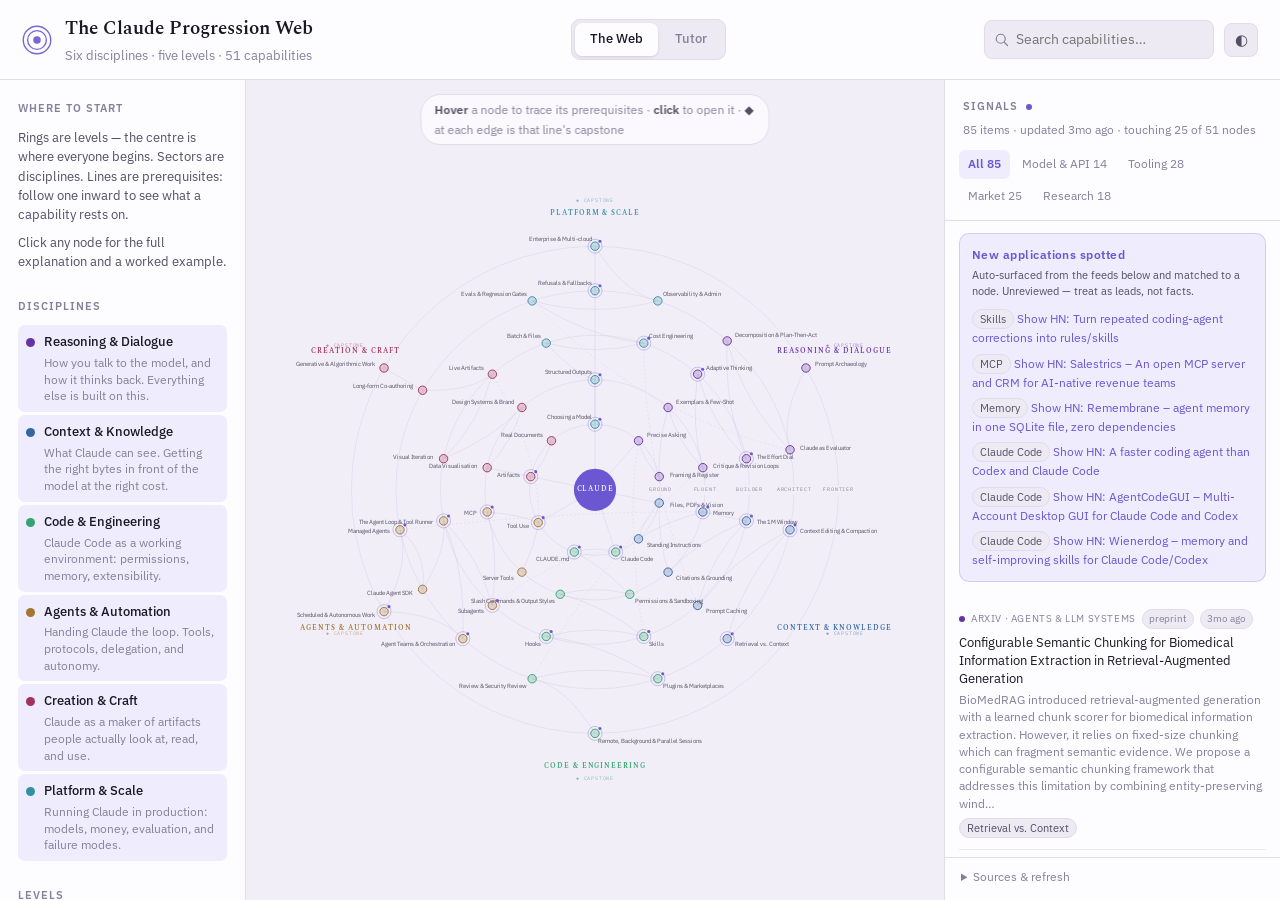
==== commit adb7abb8: "Widen the node panel and add a full-screen two-column mode The default panel goes from 772px to 1000" ====
--- a/index.html
+++ b/index.html
@@ -141,7 +141,10 @@
 <!-- ── node detail panel ──────────────────────────────────────── -->
 <div id="panel-scrim" class="scrim" hidden></div>
 <article id="panel" class="panel" hidden aria-labelledby="panel-title" tabindex="-1">
-  <button id="panel-close" class="panel-close" aria-label="Close">×</button>
+  <div class="panel-tools">
+    <button id="panel-expand" class="panel-btn" aria-pressed="false" title="Widen to full screen" aria-label="Toggle panel width">⤢</button>
+    <button id="panel-close" class="panel-btn" aria-label="Close">×</button>
+  </div>
   <div id="panel-content"></div>
 </article>
 
--- a/assets/app.css
+++ b/assets/app.css
@@ -246,16 +246,22 @@
 /* ── node panel ─────────────────────────────────────────────────────────── */
 .scrim { position: fixed; inset: 0; background: rgba(10,8,20,.5); z-index: 40; }
 .panel {
-  position: fixed; top: 0; right: 0; bottom: 0; width: min(660px, 94vw); z-index: 41;
+  position: fixed; top: 0; right: 0; bottom: 0; width: min(1000px, 96vw); z-index: 41;
   background: var(--panel); border-left: 1px solid var(--line); box-shadow: var(--shadow);
   overflow-y: auto; padding: 30px 36px 60px;
 }
-.panel-close {
-  position: sticky; top: 0; float: right; width: 32px; height: 32px; margin: -8px -14px 0 0;
-  border: 1px solid var(--line); border-radius: 8px; background: var(--panel);
-  color: var(--ink-soft); font-size: 19px; line-height: 1; cursor: pointer; z-index: 2;
-}
-.panel-close:hover { color: var(--ink); border-color: var(--accent); }
+.panel-tools {
+  position: sticky; top: 0; float: right; display: flex; gap: 6px;
+  margin: -8px -14px 0 14px; z-index: 3;
+}
+.panel-btn {
+  width: 32px; height: 32px; border: 1px solid var(--line); border-radius: 8px;
+  background: var(--panel); color: var(--ink-soft); font-size: 16px; line-height: 1;
+  cursor: pointer; display: grid; place-items: center;
+}
+.panel-btn:hover { color: var(--ink); border-color: var(--accent); }
+.panel-btn[aria-pressed="true"] { color: var(--accent); border-color: var(--accent); }
+#panel-close { font-size: 19px; }
 
 .p-crumb { display: flex; align-items: center; gap: 7px; font-size: 11px;
   text-transform: uppercase; letter-spacing: .08em; margin-bottom: 9px; }
@@ -554,3 +560,65 @@
   .cap-link { grid-template-columns: 1fr; gap: 5px; }
   .cap-stages li { padding-left: 36px; }
 }
+
+/* ── assumed background (panel footer) ──────────────────────────────────── */
+.p-assumed { margin-top: 30px; padding-top: 22px; border-top: 1px solid var(--line); }
+.assumed-note { margin: -3px 0 13px; font-size: 12.5px; line-height: 1.55; color: var(--ink-faint); max-width: 56ch; }
+.assumed-list { margin: 0; padding: 0; display: flex; flex-direction: column; }
+.assumed-row {
+  display: grid; grid-template-columns: minmax(130px, 190px) 1fr; gap: 4px 18px;
+  padding: 10px 0; border-top: 1px solid var(--line-soft);
+}
+.assumed-row dt { min-width: 0; font-size: 13px; font-weight: 600; color: var(--ink);
+  display: flex; align-items: baseline; gap: 7px; flex-wrap: wrap; }
+.assumed-row dd { margin: 0; font-size: 13px; line-height: 1.6; color: var(--ink-soft); }
+.assumed-kind {
+  font-family: var(--mono); font-size: 8.5px; text-transform: uppercase;
+  letter-spacing: .1em; padding: 2px 5px; border-radius: 4px; font-weight: 400;
+  border: 1px solid var(--line); color: var(--ink-faint); flex: 0 0 auto;
+}
+.assumed-vocab  { color: hsl(268 var(--disc-s) var(--disc-l)); border-color: hsl(268 var(--disc-s) var(--disc-l) / .35); }
+.assumed-system { color: hsl(190 var(--disc-s) var(--disc-l)); border-color: hsl(190 var(--disc-s) var(--disc-l) / .35); }
+
+@media (max-width: 620px) {
+  .assumed-row { grid-template-columns: 1fr; gap: 3px; }
+}
+
+/* ── mechanism figures ──────────────────────────────────────────────────── */
+.p-figure {
+  margin: 26px 0 0; padding: 20px 20px 16px; border-radius: 12px;
+  background: var(--bg-sunk); border: 1px solid var(--line);
+  overflow-x: auto;                    /* wide figures scroll, the page never does */
+}
+.p-figure svg { display: block; width: 100%; min-width: 560px; height: auto; color: var(--ink); }
+.p-figure figcaption {
+  margin-top: 14px; padding-top: 12px; border-top: 1px solid var(--line);
+  font-size: 12.5px; line-height: 1.6; color: var(--ink-soft); max-width: 62ch;
+}
+.p-figure figcaption code { font-family: var(--mono); font-size: .88em; }
+
+/* ── panel layout ───────────────────────────────────────────────────────── */
+/* Default: one column, source order. The grid only becomes two columns in
+   wide mode, where the point is keeping the mechanism visible beside the prose
+   that describes it — not making either of them narrower. */
+.p-grid { display: block; }
+.p-head { display: block; }
+
+.panel.expanded { width: 100vw; max-width: 100vw; }
+.panel.expanded .p-grid {
+  display: grid;
+  grid-template-columns: minmax(0, 1fr) minmax(0, 1.05fr);
+  gap: 0 44px;
+  align-items: start;
+}
+.panel.expanded .p-head { max-width: 92ch; }
+.panel.expanded .p-figure { margin-top: 0; }
+.panel.expanded .p-side > .p-sec:first-child { margin-top: 0; }
+
+/* The measure stays readable however wide the shell gets. */
+.p-what, .cap-what, .p-hook, .primer-lead, .p-insight,
+.assumed-row dd, .p-figure figcaption { max-width: 68ch; }
+
+@media (max-width: 900px) {
+  .panel.expanded .p-grid { display: block; }
+}
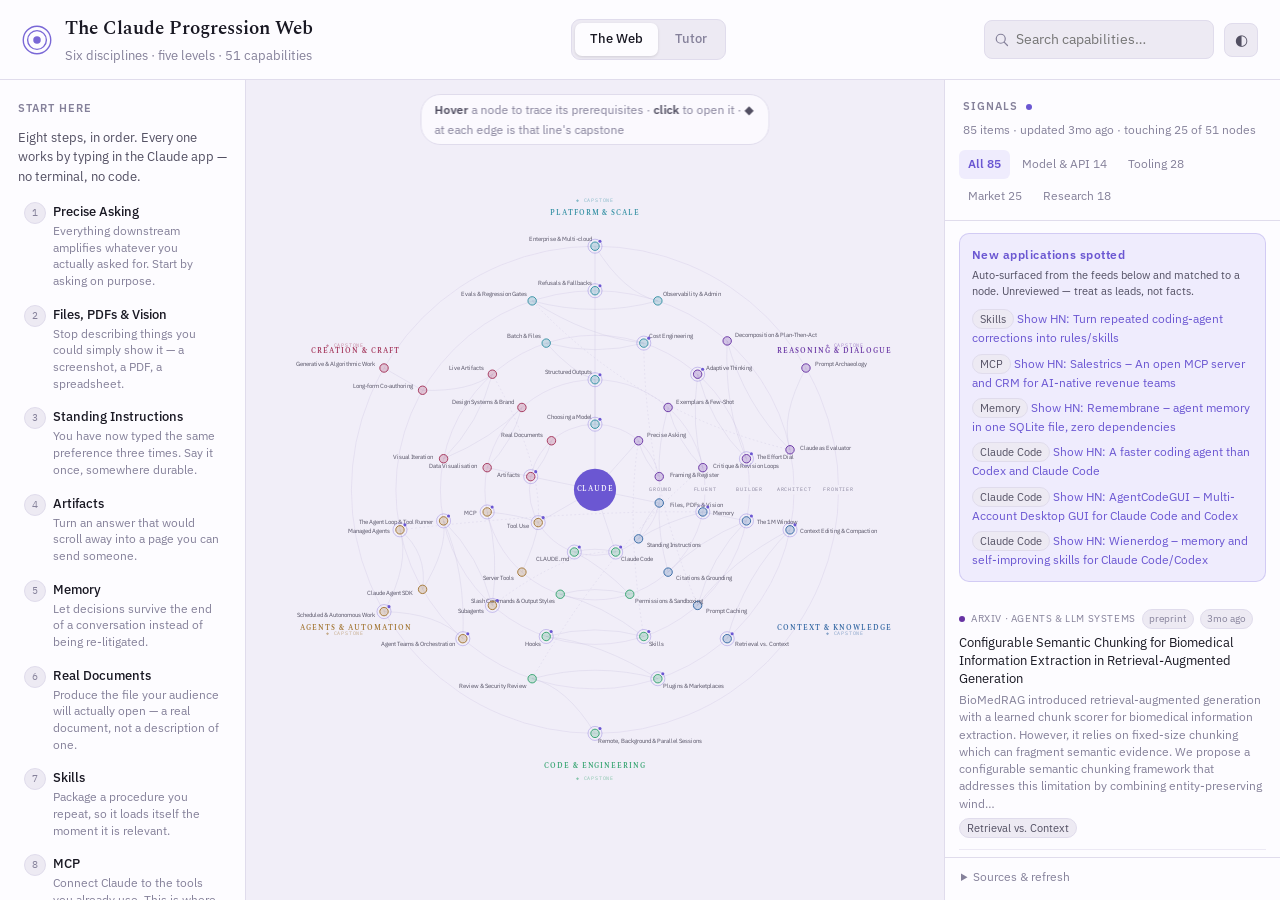
==== commit 88fe426b: "Make the web navigable without a computer-science background An audit of the corpus found four concr" ====
--- a/index.html
+++ b/index.html
@@ -8,6 +8,8 @@
 <link rel="stylesheet" href="assets/app.css">
 </head>
 <body>
+
+<a class="skip-link" href="#web">Skip to the capability web</a>
 
 <header class="topbar">
   <div class="brand">
@@ -40,9 +42,22 @@
   <!-- ── left rail ─────────────────────────────────────────────── -->
   <aside class="rail" aria-label="Legend and filters">
     <section class="rail-block">
-      <h2>Where to start</h2>
+      <h2>Start here</h2>
+      <p class="rail-note">Eight steps, in order. Every one works by typing in the Claude app — no terminal, no code.</p>
+      <ol id="start-path" class="startpath"></ol>
+      <button id="trace-route" class="text-btn" aria-pressed="false">Trace the route on the web</button>
+    </section>
+
+    <section class="rail-block">
+      <h2>Do I need to write code?</h2>
+      <div id="surface-filter" class="seg" role="group" aria-label="Filter by surface"></div>
+      <p class="rail-note" id="surface-note"></p>
+    </section>
+
+    <section class="rail-block">
+      <h2>Reading the web</h2>
       <p class="rail-note">Rings are levels — the centre is where everyone begins. Sectors are disciplines. Lines are prerequisites: follow one inward to see what a capability rests on.</p>
-      <p class="rail-note">Click any node for the full explanation and a worked example.</p>
+      <button id="open-glossary" class="text-btn">Open the glossary</button>
     </section>
 
     <section class="rail-block">
@@ -74,7 +89,7 @@
     <div class="stage-hint" id="stage-hint">
       <strong>Hover</strong> a node to trace its prerequisites · <strong>click</strong> to open it · <strong>◆</strong> at each edge is that line's capstone
     </div>
-    <svg id="web" role="img" aria-label="Radial map of Claude capabilities"></svg>
+    <svg id="web" tabindex="-1" role="img" aria-label="Radial map of Claude capabilities"></svg>
     <div id="tooltip" class="tooltip" hidden></div>
   </section>
 
@@ -132,6 +147,7 @@
         <div class="q-feedback" id="q-feedback" hidden></div>
       </article>
 
+      <p id="tutor-live" class="sr-only" aria-live="polite" role="status"></p>
       <p class="tutor-hint" id="tutor-hint">Press <kbd>1</kbd>–<kbd>4</kbd> to answer · <kbd>Enter</kbd> for the next one</p>
     </div>
   </section>
@@ -140,7 +156,7 @@
 
 <!-- ── node detail panel ──────────────────────────────────────── -->
 <div id="panel-scrim" class="scrim" hidden></div>
-<article id="panel" class="panel" hidden aria-labelledby="panel-title" tabindex="-1">
+<article id="panel" class="panel" hidden role="dialog" aria-modal="true" aria-labelledby="panel-title" tabindex="-1">
   <div class="panel-tools">
     <button id="panel-expand" class="panel-btn" aria-pressed="false" title="Widen to full screen" aria-label="Toggle panel width">⤢</button>
     <button id="panel-close" class="panel-btn" aria-label="Close">×</button>
--- a/assets/app.css
+++ b/assets/app.css
@@ -622,3 +622,66 @@
 @media (max-width: 900px) {
   .panel.expanded .p-grid { display: block; }
 }
+
+/* ── accessibility ──────────────────────────────────────────────────────── */
+.sr-only {
+  position: absolute; width: 1px; height: 1px; padding: 0; margin: -1px;
+  overflow: hidden; clip: rect(0 0 0 0); white-space: nowrap; border: 0;
+}
+.skip-link {
+  position: absolute; left: 8px; top: -60px; z-index: 100;
+  padding: 10px 16px; border-radius: 0 0 9px 9px; background: var(--accent);
+  color: var(--panel); font: 500 13.5px var(--font); text-decoration: none;
+  transition: top .15s;
+}
+.skip-link:focus { top: 0; }
+
+/* ── start path ─────────────────────────────────────────────────────────── */
+.startpath { list-style: none; margin: 0 0 10px; padding: 0; counter-reset: step; }
+.startpath li { counter-increment: step; }
+.startpath button {
+  display: grid; grid-template-columns: 20px 1fr; gap: 9px; width: 100%;
+  padding: 7px 8px 7px 6px; border: 0; border-radius: 7px; background: none;
+  color: var(--ink); font: inherit; font-size: 12.5px; text-align: left; cursor: pointer;
+}
+.startpath button:hover { background: var(--bg-sunk); }
+.startpath button::before {
+  content: counter(step); display: grid; place-items: center;
+  width: 20px; height: 20px; border-radius: 50%; margin-top: 1px;
+  background: var(--bg-sunk); border: 1px solid var(--line);
+  font-family: var(--mono); font-size: 10px; color: var(--ink-faint);
+}
+.startpath .sp-title { font-weight: 500; display: block; }
+.startpath .sp-why { display: block; font-size: 11.5px; line-height: 1.45; color: var(--ink-faint); margin-top: 2px; }
+
+/* ── surface filter ─────────────────────────────────────────────────────── */
+.seg { display: flex; gap: 3px; padding: 3px; border-radius: 9px;
+  background: var(--bg-sunk); border: 1px solid var(--line); margin-bottom: 9px; }
+.seg button {
+  flex: 1; padding: 7px 6px; border: 0; border-radius: 7px; background: none;
+  color: var(--ink-faint); font: inherit; font-size: 12px; cursor: pointer;
+}
+.seg button:hover { color: var(--ink); }
+.seg button[aria-pressed="true"] { background: var(--panel); color: var(--ink); font-weight: 600; }
+
+/* ── surface chips in the panel ─────────────────────────────────────────── */
+.p-surfaces { display: flex; gap: 5px; flex-wrap: wrap; margin: 12px 0 0; }
+.surf {
+  display: inline-flex; align-items: center; gap: 5px; padding: 3px 9px;
+  border-radius: 20px; border: 1px solid var(--line); background: var(--bg-sunk);
+  font-size: 11px; color: var(--ink-faint);
+}
+.surf.on { color: var(--ink); border-color: currentColor; }
+.surf.on.s-apps { color: hsl(152 var(--disc-s) var(--disc-l)); }
+.surf.off { opacity: .4; text-decoration: line-through; }
+
+/* ── route highlight on the web ─────────────────────────────────────────── */
+.path-num { font-family: var(--mono); font-size: 9px; fill: var(--accent); opacity: 0; }
+body.pathmode .path-num { opacity: 1; }
+body.pathmode .node:not(.onpath) { opacity: .1; }
+body.pathmode .node.onpath .disc { fill-opacity: .9; }
+
+/* ── glossary panel ─────────────────────────────────────────────────────── */
+.gl-group { margin-bottom: 26px; }
+.gl-group h3 { font-size: 10.5px; text-transform: uppercase; letter-spacing: .1em;
+  color: var(--ink-faint); margin-bottom: 10px; }
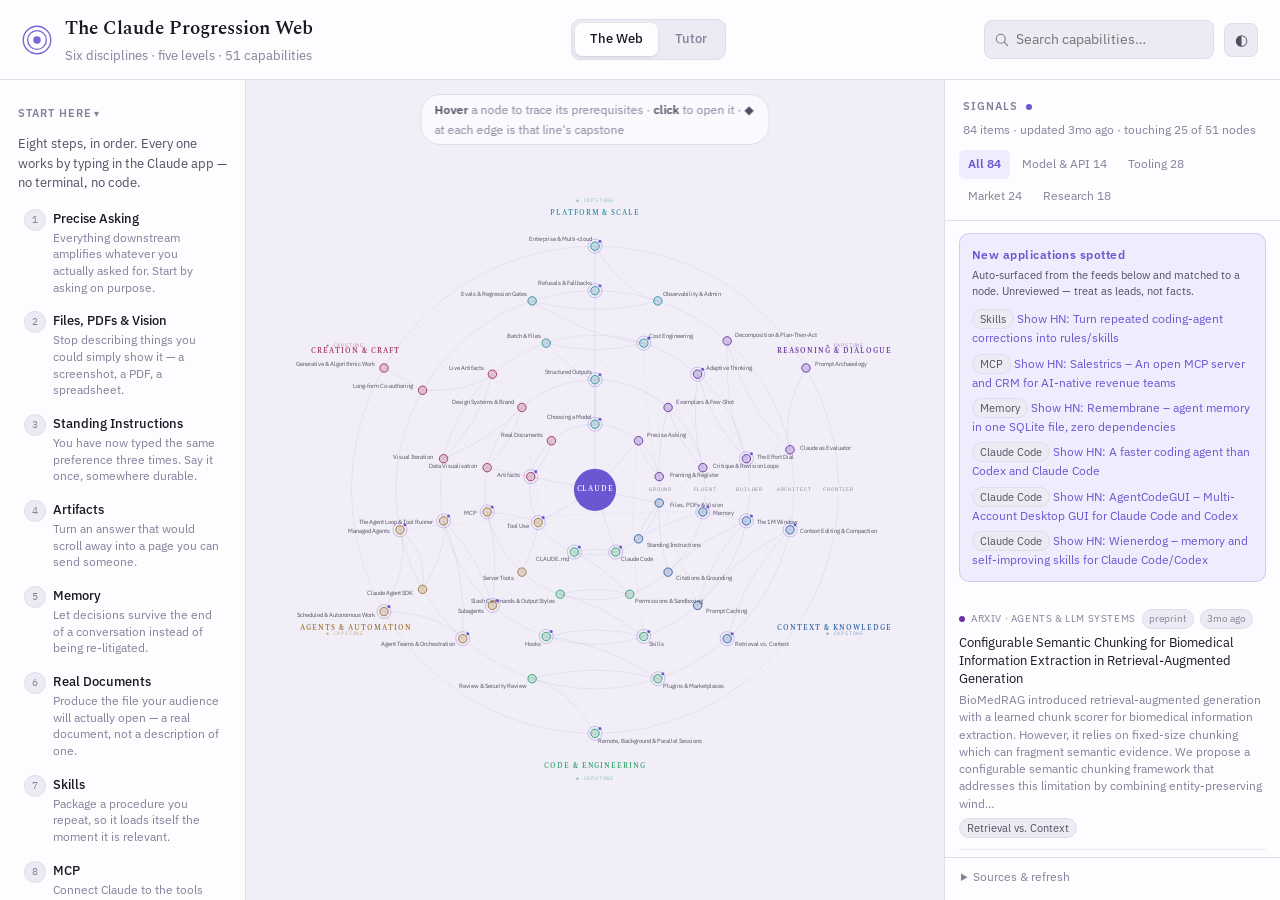
==== commit 4fa4eee3: "Separate the fields that had drifted into each other, and thin the rail An overlap audit across all " ====
--- a/index.html
+++ b/index.html
@@ -41,12 +41,12 @@
 
   <!-- ── left rail ─────────────────────────────────────────────── -->
   <aside class="rail" aria-label="Legend and filters">
-    <section class="rail-block">
-      <h2>Start here</h2>
+    <details class="rail-block rail-fold" id="start-fold" open>
+      <summary><h2>Start here</h2></summary>
       <p class="rail-note">Eight steps, in order. Every one works by typing in the Claude app — no terminal, no code.</p>
       <ol id="start-path" class="startpath"></ol>
       <button id="trace-route" class="text-btn" aria-pressed="false">Trace the route on the web</button>
-    </section>
+    </details>
 
     <section class="rail-block">
       <h2>Do I need to write code?</h2>
@@ -54,34 +54,29 @@
       <p class="rail-note" id="surface-note"></p>
     </section>
 
+
+
     <section class="rail-block">
-      <h2>Reading the web</h2>
-      <p class="rail-note">Rings are levels — the centre is where everyone begins. Sectors are disciplines. Lines are prerequisites: follow one inward to see what a capability rests on.</p>
+      <h2>Sectors — click to focus</h2>
+      <ul id="discipline-list" class="legend"></ul>
+      <h2 class="rail-sub">Rings</h2>
+      <ul id="level-list" class="levels"></ul>
+      <p class="rail-note">Lines are prerequisites — follow one inward to see what a capability rests on. Hover any label for more.</p>
       <button id="open-glossary" class="text-btn">Open the glossary</button>
     </section>
 
-    <section class="rail-block">
-      <h2>Disciplines</h2>
-      <ul id="discipline-list" class="legend"></ul>
-    </section>
-
-    <section class="rail-block">
-      <h2>Levels</h2>
-      <ul id="level-list" class="levels"></ul>
-    </section>
-
-    <section class="rail-block">
-      <h2>Capstones</h2>
+    <details class="rail-block rail-fold">
+      <summary><h2>Capstones</h2></summary>
       <p class="rail-note">One project per discipline, at the summit of its sector. Finishing one is the check that you can use the line, not just read it.</p>
       <ul id="capstone-list" class="legend"></ul>
-    </section>
+    </details>
 
-    <section class="rail-block">
-      <h2>Your progress</h2>
+    <details class="rail-block rail-fold">
+      <summary><h2>Your progress</h2></summary>
       <p class="rail-note">Mark a node as learned in its panel. Stored in this browser only.</p>
       <div id="progress-bars"></div>
       <button id="reset-progress" class="text-btn">Reset progress</button>
-    </section>
+    </details>
   </aside>
 
   <!-- ── centre: the web ───────────────────────────────────────── -->
--- a/assets/app.css
+++ b/assets/app.css
@@ -685,3 +685,41 @@
 .gl-group { margin-bottom: 26px; }
 .gl-group h3 { font-size: 10.5px; text-transform: uppercase; letter-spacing: .1em;
   color: var(--ink-faint); margin-bottom: 10px; }
+
+/* ── "in the Claude apps" example ───────────────────────────────────────── */
+.app-ex { border: 1px solid var(--line); border-radius: 11px; overflow: hidden; }
+.app-where {
+  margin: 0; padding: 8px 14px; background: var(--bg-sunk);
+  border-bottom: 1px solid var(--line);
+  font-size: 10.5px; letter-spacing: .06em; text-transform: uppercase;
+  color: hsl(152 var(--disc-s) var(--disc-l));
+}
+.app-do { margin: 14px 16px 0; padding-left: 20px; }
+.app-do li { font-size: 13px; line-height: 1.6; color: var(--ink-soft); margin-bottom: 4px; }
+.app-say { margin: 14px 16px; border-left: 3px solid var(--accent);
+  border-radius: 0 8px 8px 0; background: var(--accent-dim); padding: 11px 14px; }
+.app-say-label {
+  display: block; font-family: var(--mono); font-size: 9.5px;
+  text-transform: uppercase; letter-spacing: .12em; color: var(--accent); margin-bottom: 7px;
+}
+.app-say p {
+  margin: 0; white-space: pre-wrap; font-size: 13.5px; line-height: 1.62;
+  color: var(--ink); max-width: 58ch;
+}
+.app-note { margin: 0 16px 14px; font-size: 12.5px; line-height: 1.55; color: var(--ink-faint); max-width: 60ch; }
+
+/* ── rail density ───────────────────────────────────────────────────────── */
+/* The rail had grown to seven sections and 3.4 screens, putting the legend you
+   need to read the graph below the fold. Reference detail moved to tooltips,
+   browsing lists fold away. */
+.rail-fold > summary { cursor: pointer; list-style: none; margin-bottom: 10px; }
+.rail-fold > summary::-webkit-details-marker { display: none; }
+.rail-fold > summary h2 { display: inline; }
+.rail-fold > summary::after { content: ' ▸'; color: var(--ink-faint); font-size: 10px; }
+.rail-fold[open] > summary::after { content: ' ▾'; }
+.rail-fold > summary:hover h2 { color: var(--ink); }
+.rail-sub { margin-top: 18px; }
+.legend button { align-items: center; padding: 5px 8px; }
+.legend .swatch { margin-top: 0; }
+.levels li { align-items: baseline; gap: 8px; padding: 4px 0; }
+.lv-sub { font-size: 11px; color: var(--ink-faint); }
